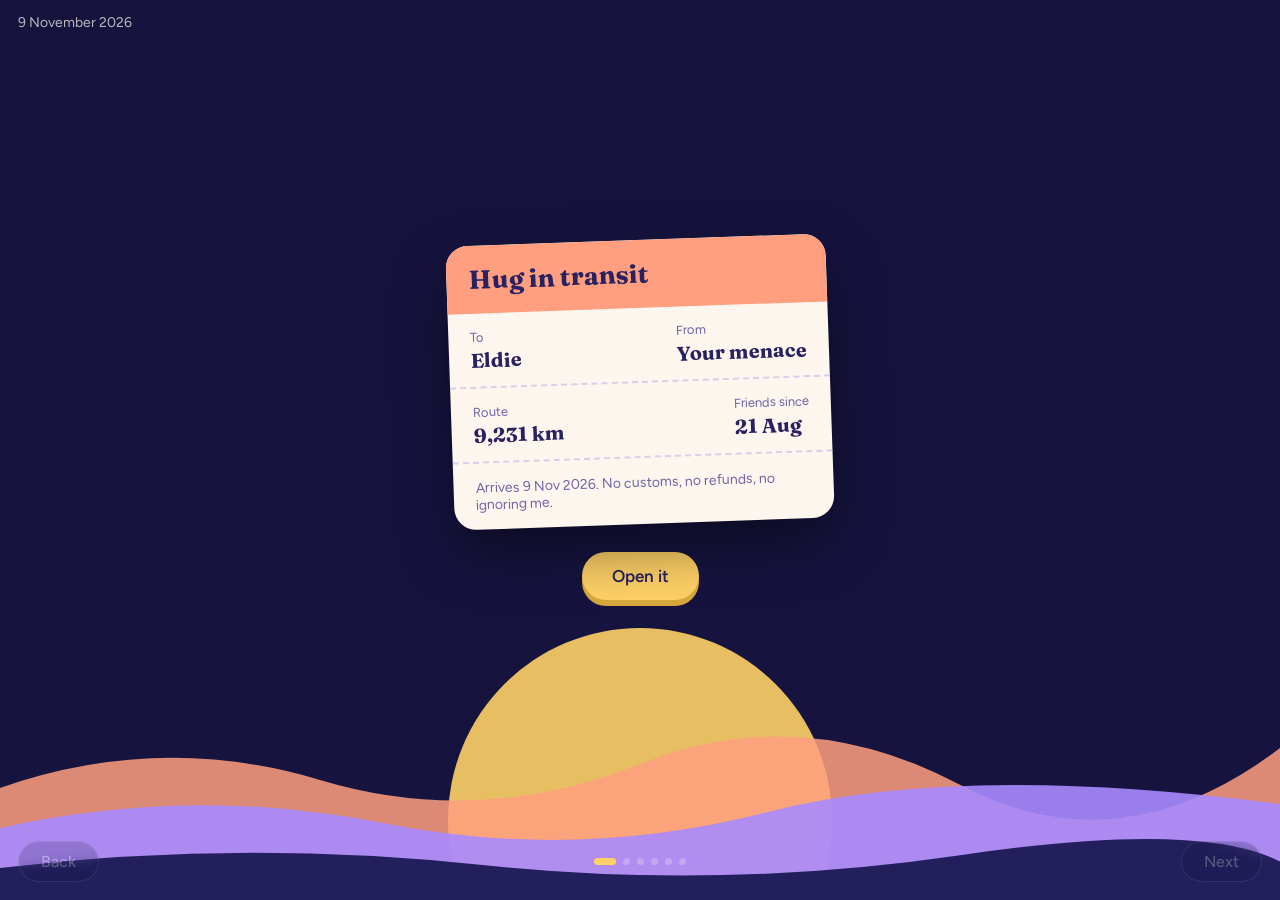
==== eldiee.html @ e41f7edd "Create eldiee.html" ====
<!DOCTYPE html>
<html lang="en">
<head>
<meta charset="UTF-8">
<meta name="viewport" content="width=device-width, initial-scale=1, viewport-fit=cover">
<title>Happy Birthday Eldie</title>
<link href="https://fonts.googleapis.com/css2?family=Fraunces:opsz,wght,SOFT@9..144,300..800,0..100&family=Figtree:wght@400;500;600&display=swap" rel="stylesheet">
<style>
*, *::before, *::after { margin: 0; padding: 0; box-sizing: border-box; }
:root {
  --night:  #16143f;
  --night2: #221f5c;
  --peach:  #ff9f7f;
  --sun:    #ffd166;
  --lilac:  #c9b8ff;
  --mint:   #8ff0cf;
  --ink:    #fdf6ee;
  --soft:   rgba(253,246,238,.72);
  --disp: 'Fraunces', Georgia, serif;
  --body: 'Figtree', system-ui, sans-serif;
}
html, body { height: 100%; background: var(--night); color: var(--ink); font-family: var(--body); overflow: hidden; }
button { font: inherit; color: inherit; cursor: pointer; }

/* sunset footer */
#horizon { position: fixed; left: 0; right: 0; bottom: 0; height: 38vh; z-index: 0; pointer-events: none; }
#horizon svg { width: 100%; height: 100%; display: block; }

#top {
  position: fixed; top: 0; left: 0; right: 0; z-index: 30;
  display: flex; justify-content: space-between; align-items: center;
  padding: max(14px, env(safe-area-inset-top)) 18px 0;
  font-size: 14px; color: var(--soft);
}
#mute { background: none; border: 1px solid rgba(253,246,238,.3); border-radius: 20px; padding: 5px 12px; font-size: 13px; }
#mute[hidden] { display: none; }

.scene {
  position: absolute; inset: 0; z-index: 10;
  display: flex; flex-direction: column; align-items: center; justify-content: center;
  padding: 70px 22px 130px; text-align: center; overflow-y: auto;
  opacity: 0; visibility: hidden; transition: opacity .6s ease, visibility .6s;
}
.scene.on { opacity: 1; visibility: visible; }

h1, h2 { font-family: var(--disp); font-weight: 600; font-variation-settings: 'SOFT' 100; line-height: 1.05; letter-spacing: -.01em; }
h1 { font-size: clamp(40px, 9vw, 92px); }
h2 { font-size: clamp(28px, 5vw, 52px); }
p.lead { font-size: clamp(17px, 2vw, 22px); color: var(--soft); max-width: 460px; line-height: 1.6; margin-top: 14px; }

.btn {
  margin-top: 28px; padding: 14px 30px; border-radius: 40px;
  border: none; background: var(--sun); color: #2a2160; font-weight: 600; font-size: 17px;
  transition: transform .15s, box-shadow .2s;
  box-shadow: 0 6px 0 #d9a93a;
}
.btn:active { transform: translateY(4px); box-shadow: 0 2px 0 #d9a93a; }
.btn.ghost { background: transparent; color: var(--ink); border: 1.5px solid rgba(253,246,238,.4); box-shadow: none; }

/* ---------- intro: boarding pass ---------- */
.pass {
  width: min(380px, 88vw); background: var(--ink); color: #2a2160;
  border-radius: 22px; text-align: left; overflow: hidden;
  box-shadow: 0 24px 60px rgba(0,0,0,.45);
  transform: rotate(-2deg);
}
.pass-head { background: var(--peach); padding: 18px 22px; font-family: var(--disp); font-size: 26px; font-weight: 700; }
.pass-row { display: flex; justify-content: space-between; gap: 12px; padding: 14px 22px; border-bottom: 2px dashed #d8cfe8; font-size: 15px; }
.pass-row b { font-family: var(--disp); font-size: 20px; display: block; margin-top: 2px; }
.pass-row small { color: #6e66a3; font-size: 13px; }
.pass-foot { padding: 16px 22px; font-size: 14px; color: #6e66a3; }

/* ---------- distance ---------- */
#route { width: min(720px, 94vw); height: auto; overflow: visible; }
#kmnum { font-family: var(--disp); font-size: clamp(54px, 12vw, 120px); font-weight: 700; color: var(--sun); line-height: 1; margin-top: 4px; font-variant-numeric: tabular-nums; }
#kmextra { min-height: 28px; margin-top: 10px; color: var(--mint); font-size: 18px; opacity: 0; transition: opacity .6s; }
#kmextra.on { opacity: 1; }

/* ---------- days ---------- */
#grid { display: grid; grid-template-columns: repeat(10, 1fr); gap: 9px; width: min(360px, 82vw); margin: 22px 0 10px; }
#grid i { aspect-ratio: 1; border-radius: 50%; background: rgba(253,246,238,.12); transition: background .3s, transform .3s; }
#grid i.lit { background: var(--lilac); transform: scale(1.05); }
#grid i.last.lit { background: var(--sun); box-shadow: 0 0 0 5px rgba(255,209,102,.3); }
.gridlbl { display: flex; justify-content: space-between; width: min(360px, 82vw); font-size: 14px; color: var(--soft); }
#daynum { font-family: var(--disp); font-size: clamp(54px, 12vw, 110px); font-weight: 700; line-height: 1; }

/* ---------- notes deck ---------- */
.deck { width: min(340px, 86vw); height: 250px; perspective: 1000px; margin-top: 26px; }
.card { position: relative; width: 100%; height: 100%; transform-style: preserve-3d; transition: transform .7s cubic-bezier(.3,1.2,.4,1), opacity .25s; cursor: pointer; }
.card.flip { transform: rotateY(180deg); }
.card.out { opacity: 0; }
.face { position: absolute; inset: 0; backface-visibility: hidden; -webkit-backface-visibility: hidden; border-radius: 22px; padding: 26px; display: flex; align-items: center; justify-content: center; }
.front { background: var(--lilac); color: #2a2160; font-family: var(--disp); font-size: 30px; font-weight: 700; }
.back { background: var(--ink); color: #2a2160; transform: rotateY(180deg); font-size: 20px; line-height: 1.5; font-weight: 500; text-align: left; }
#deckmeta { margin-top: 18px; font-size: 14px; color: var(--soft); min-height: 20px; }

/* ---------- hug ---------- */
#hugsvg { width: min(380px, 84vw); height: auto; overflow: visible; }
#arms { opacity: 0; transition: opacity .5s; }
#arms.on { opacity: 1; }
#hugstat { margin-top: 14px; font-size: 16px; color: var(--soft); min-height: 24px; font-variant-numeric: tabular-nums; }
.gifrow { display: flex; gap: 10px; margin-top: 16px; }
.gifrow img { height: 84px; border-radius: 14px; }
.spark { position: fixed; z-index: 40; pointer-events: none; font-size: 22px; animation: rise 1.4s ease-out forwards; }
@keyframes rise { from { opacity: 1; transform: translateY(0) scale(.7); } to { opacity: 0; transform: translateY(-140px) scale(1.4); } }

/* ---------- finale ---------- */
#fin h1 { max-width: 14ch; }
#fin h1 span { display: inline-block; }
.sig { margin-top: 16px; font-size: 16px; color: var(--soft); }
#confetti { position: fixed; inset: 0; z-index: 25; pointer-events: none; }

/* ---------- controls ---------- */
#nav {
  position: fixed; left: 0; right: 0; bottom: 0; z-index: 30;
  padding: 0 18px max(18px, env(safe-area-inset-bottom));
  display: flex; align-items: center; justify-content: space-between; gap: 12px;
}
#nav button.n { background: rgba(22,20,63,.7); border: 1.5px solid rgba(253,246,238,.35); border-radius: 30px; padding: 10px 22px; font-weight: 500; backdrop-filter: blur(6px); }
#nav button.n:disabled { opacity: .25; cursor: default; }
#nav button.n.pulse { border-color: var(--sun); animation: pulse 1.2s infinite; }
@keyframes pulse { 50% { box-shadow: 0 0 0 7px rgba(255,209,102,.25); } }
#pips { display: flex; gap: 7px; }
#pips i { width: 7px; height: 7px; border-radius: 50%; background: rgba(253,246,238,.25); transition: all .3s; }
#pips i.on { background: var(--sun); width: 22px; border-radius: 4px; }

button:focus-visible { outline: 3px solid var(--mint); outline-offset: 3px; }
@media (prefers-reduced-motion: reduce) {
  .scene, .card, #grid i, #arms { transition: none; }
  .spark { animation-duration: .01s; }
}
</style>
</head>
<body>

<audio id="bgm" src="song.mp3" loop preload="auto"></audio>

<div id="horizon" aria-hidden="true">
  <svg viewBox="0 0 800 300" preserveAspectRatio="xMidYMax slice">
    <circle cx="400" cy="250" r="120" fill="#ffd166" opacity=".9"/>
    <path d="M0 230 Q100 195 200 225 T400 215 T600 228 T800 205 V300 H0Z" fill="#ff9f7f" opacity=".85"/>
    <path d="M0 255 Q120 228 240 252 T480 245 T800 240 V300 H0Z" fill="#a98bff" opacity=".9"/>
    <path d="M0 280 Q150 262 300 278 T600 272 T800 276 V300 H0Z" fill="#221f5c"/>
  </svg>
</div>

<div id="top">
  <span>9 November 2026</span>
  <button id="mute" aria-label="Toggle music">music on</button>
</div>

<!-- 0 intro -->
<section class="scene on" id="s0">
  <div class="pass">
    <div class="pass-head">Hug in transit</div>
    <div class="pass-row"><div><small>To</small><b>Eldie</b></div><div><small>From</small><b>Your menace</b></div></div>
    <div class="pass-row"><div><small>Route</small><b>9,231 km</b></div><div><small>Friends since</small><b>21 Aug</b></div></div>
    <div class="pass-foot">Arrives 9 Nov 2026. No customs, no refunds, no ignoring me.</div>
  </div>
  <button class="btn" id="open">Open it</button>
</section>

<!-- 1 distance -->
<section class="scene" id="s1">
  <h2>The distance I'm annoying you across</h2>
  <svg id="route" viewBox="0 0 800 260">
    <path id="arc" d="M70 200 Q400 -60 730 200" fill="none" stroke="rgba(253,246,238,.35)" stroke-width="3" stroke-dasharray="3 12" stroke-linecap="round"/>
    <circle cx="70" cy="200" r="9" fill="#8ff0cf"/>
    <circle cx="730" cy="200" r="9" fill="#ffd166"/>
    <g id="plane"><circle r="15" fill="#fdf6ee"/><text text-anchor="middle" y="6" font-size="18">✈</text></g>
  </svg>
  <div id="kmnum">0</div>
  <p class="lead" style="margin-top:6px">kilometres of me getting on your nerves in baby mode</p>
  <div id="kmextra">+10% because baby mode travels extra = 10,154 km</div>
</section>

<!-- 2 days -->
<section class="scene" id="s2">
  <div id="daynum">0</div>
  <h2 style="font-size:clamp(24px,4vw,40px);margin-top:6px">days of you having to put up with me</h2>
  <div id="grid"></div>
  <div class="gridlbl"><span>21 Aug</span><span>9 Nov</span></div>
  <p class="lead">That's about 1,920 hours of you ignoring my texts. Respectfully.</p>
</section>

<!-- 3 notes -->
<section class="scene" id="s3">
  <h2>Fifteen notes. Yes, fifteen.</h2>
  <div class="deck">
    <div class="card" id="card">
      <div class="face front" id="cfront">tap me</div>
      <div class="face back" id="cback"></div>
    </div>
  </div>
  <div id="deckmeta"></div>
</section>

<!-- 4 hug -->
<section class="scene" id="s4">
  <h2>Hug delivery, since you won't reply</h2>
  <svg id="hugsvg" viewBox="0 0 400 260" aria-label="Two friends hugging">
    <g id="L" style="transition:transform 1.6s cubic-bezier(.3,1,.4,1);transform:translateX(-85px)">
      <ellipse cx="172" cy="178" rx="46" ry="62" fill="#ff9f7f"/>
      <circle cx="172" cy="96" r="36" fill="#ffd9bf"/>
      <path d="M136 92 Q140 54 172 54 Q206 54 208 92 Q190 72 136 92Z" fill="#5b3a6e"/>
      <path d="M160 100 q6 6 12 0 M176 100 q6 6 12 0" stroke="#5b3a6e" stroke-width="3" fill="none" stroke-linecap="round"/>
      <path d="M166 114 q8 8 16 0" stroke="#5b3a6e" stroke-width="3" fill="none" stroke-linecap="round"/>
      <circle cx="152" cy="108" r="6" fill="#ff9f7f" opacity=".55"/>
    </g>
    <g id="R" style="transition:transform 1.6s cubic-bezier(.3,1,.4,1);transform:translateX(85px)">
      <ellipse cx="228" cy="178" rx="46" ry="62" fill="#a98bff"/>
      <circle cx="228" cy="96" r="36" fill="#f3c9a8"/>
      <path d="M192 96 Q192 52 228 52 Q264 52 264 96 Q250 66 192 96Z" fill="#2a2160"/>
      <path d="M216 100 q6 6 12 0 M232 100 q6 6 12 0" stroke="#2a2160" stroke-width="3" fill="none" stroke-linecap="round"/>
      <path d="M222 114 q8 8 16 0" stroke="#2a2160" stroke-width="3" fill="none" stroke-linecap="round"/>
      <circle cx="248" cy="108" r="6" fill="#ff9f7f" opacity=".55"/>
    </g>
    <g id="arms" fill="none" stroke-width="15" stroke-linecap="round">
      <path d="M190 150 Q232 128 252 160" stroke="#e57f5f"/>
      <path d="M210 150 Q168 128 148 160" stroke="#8a6be0"/>
    </g>
  </svg>
  <button class="btn" id="sendhug">Send a hug</button>
  <div id="hugstat">hugs delivered: 0</div>
  <div class="gifrow" id="gifrow">
    <img src="hug1.gif" alt="" onerror="this.remove()">
    <img src="hug2.gif" alt="" onerror="this.remove()">
    <img src="hug3.gif" alt="" onerror="this.remove()">
  </div>
</section>

<!-- 5 finale -->
<section class="scene" id="fin">
  <h1 id="tag">HAPPY BIRTHDAYYY ELDIEEEE</h1>
  <p class="lead">You've never been serious, so today shouldn't be hard. Eat cake, ignore my texts, I'm used to it.</p>
  <button class="btn" id="more">One more hug</button>
  <button class="btn ghost" id="again" style="margin-top:14px;box-shadow:none">Watch again</button>
  <div class="sig">9 November 2026</div>
</section>

<canvas id="confetti"></canvas>

<div id="nav">
  <button class="n" id="back">Back</button>
  <div id="pips"></div>
  <button class="n" id="next">Next</button>
</div>

<script>
const scenes = ['s0','s1','s2','s3','s4','fin'].map(id => document.getElementById(id));
const pipsEl = document.getElementById('pips');
scenes.forEach(() => pipsEl.appendChild(document.createElement('i')));
const $ = id => document.getElementById(id);
let cur = 0, timers = [], raf = [];
const later = (fn, ms) => timers.push(setTimeout(fn, ms));
const ease = t => 1 - Math.pow(1 - t, 3);

function countTo(el, from, to, ms, fmt) {
  const t0 = performance.now();
  const step = now => {
    const t = Math.min(1, (now - t0) / ms);
    el.textContent = Math.round(from + (to - from) * ease(t)).toLocaleString('en-US');
    if (t < 1) raf.push(requestAnimationFrame(step));
    else if (fmt) fmt();
  };
  raf.push(requestAnimationFrame(step));
}

/* ---------- scene logic ---------- */
function clearAll() { timers.forEach(clearTimeout); raf.forEach(cancelAnimationFrame); timers = []; raf = []; }

function go(n) {
  n = Math.max(0, Math.min(scenes.length - 1, n));
  clearAll();
  scenes.forEach((s, i) => s.classList.toggle('on', i === n));
  pipsEl.querySelectorAll('i').forEach((p, i) => p.classList.toggle('on', i === n));
  cur = n;
  $('back').disabled = n === 0;
  $('next').disabled = n === scenes.length - 1 || (n === 0 && !opened);
  $('next').classList.remove('pulse');
  enter(n);
}

function enter(n) {
  if (n === 1) {
    const arc = $('arc'), plane = $('plane'), len = arc.getTotalLength();
    $('kmextra').classList.remove('on'); $('kmnum').textContent = '0';
    const t0 = performance.now(), D = 3600;
    const step = now => {
      const t = Math.min(1, (now - t0) / D), p = arc.getPointAtLength(len * ease(t));
      plane.setAttribute('transform', `translate(${p.x},${p.y})`);
      if (t < 1) raf.push(requestAnimationFrame(step));
    };
    raf.push(requestAnimationFrame(step));
    countTo($('kmnum'), 0, 9231, D, () => later(() => {
      $('kmextra').classList.add('on');
      countTo($('kmnum'), 9231, 10154, 1400);
    }, 400));
  }
  if (n === 2) {
    const g = $('grid'); g.innerHTML = '';
    for (let i = 0; i < 80; i++) { const d = document.createElement('i'); if (i === 79) d.className = 'last'; g.appendChild(d); }
    $('daynum').textContent = '0';
    const dots = g.children;
    for (let i = 0; i < 80; i++) later(() => { dots[i].classList.add('lit'); $('daynum').textContent = i + 1; }, 300 + i * 38);
  }
  if (n === 3) { noteIdx = 0; setNote(true); }
  if (n === 4) {
    $('arms').classList.remove('on');
    $('L').style.transform = 'translateX(-85px)'; $('R').style.transform = 'translateX(85px)';
    later(() => { $('L').style.transform = 'translateX(0)'; $('R').style.transform = 'translateX(0)'; }, 200);
    later(() => $('arms').classList.add('on'), 1500);
  }
  if (n === 5) { later(() => burst(160), 400); }
}

/* ---------- intro ---------- */
let opened = false;
$('open').onclick = () => {
  opened = true;
  const a = $('bgm'); a.volume = 0;
  a.play().then(() => fadeVol(a, .5, 2200)).catch(() => $('mute').hidden = true);
  go(1);
};
$('bgm').addEventListener('error', () => $('mute').hidden = true);
function fadeVol(el, to, ms) {
  const from = el.volume, t0 = performance.now();
  const s = now => { const t = Math.min(1, (now - t0) / ms); el.volume = from + (to - from) * t; if (t < 1) requestAnimationFrame(s); };
  requestAnimationFrame(s);
}
$('mute').onclick = () => {
  const a = $('bgm');
  if (a.paused) { a.play().catch(() => {}); $('mute').textContent = 'music on'; }
  else { a.pause(); $('mute').textContent = 'music off'; }
};

/* ---------- notes ---------- */
const NOTES = [
  ['tap me', "I hate you. Not actually. I just love you and you ignore me. Rude."],
  ['founder notice', "As a founder, I have to make sure you're not corrupted for my company. Stay away from boring people. That's policy."],
  ['lucky you', "You're lucky you met me when you did. Otherwise you'd be stuck with boring friends and you know it."],
  ['official complaint', "You leave me on seen like it's a hobby. Filing this under emotional damage, minor."],
  ['fun fact', "You've never been serious a single day in your life. Do not start now, it would scare me."],
  ['suspicious', "Who are you texting instead of me? I want names, faces and a written explanation."],
  ['performance review', "Chaos: 10/10. Replying on time: 3/10. Needs improvement. Please do not improve."],
  ['mum mode', "You act like my mother and I act like your baby. It's a perfect system, please never change it."],
  ['jealousy report', "If you have a new favourite person I'm fine. Totally fine. Just send me their name so I can run a background check as a founder."],
  ['terms and conditions', "By being my friend you agree to unlimited teasing, random texts, and zero refunds. You already clicked accept."],
  ['rare compliment', "You're actually really funny. Screenshot this, it won't happen again."],
  ['company memo', "You passed the vibe check, so you're now employee of the month. Pay: unlimited hugs and insults."],
  ['soft hour', "Real talk for one second: I'm really glad you're in my life. Okay, back to bullying you."],
  ['baby mode', "Yes, I'm in baby mode again. No, you can't put me on timeout. Sorry, mum."],
  ['last one', "Happy birthday, Eldie. I hate you (not actually). Now go be unserious and eat something nice."]
];
let noteIdx = 0, flipped = false;
function setNote(initial) {
  const c = $('card');
  const apply = () => {
    c.classList.remove('flip'); flipped = false;
    $('cfront').textContent = NOTES[noteIdx][0];
    $('cback').textContent = NOTES[noteIdx][1];
    $('deckmeta').textContent = `note ${noteIdx + 1} of ${NOTES.length}, tap the card`;
    c.classList.remove('out');
  };
  if (initial) { c.style.transition = 'none'; apply(); void c.offsetWidth; c.style.transition = ''; }
  else { c.classList.add('out'); setTimeout(() => { c.style.transition = 'none'; apply(); void c.offsetWidth; c.style.transition = ''; }, 260); }
}
$('card').onclick = () => {
  if (!flipped) {
    $('card').classList.add('flip'); flipped = true;
    if (noteIdx === NOTES.length - 1) { $('deckmeta').textContent = 'that was the last note'; $('next').classList.add('pulse'); }
    else $('deckmeta').textContent = 'tap again for the next one';
  } else if (noteIdx < NOTES.length - 1) { noteIdx++; setNote(false); }
};

/* ---------- hugs ---------- */
let hugs = 0;
$('sendhug').onclick = e => {
  hugs++;
  $('hugstat').textContent = `hugs delivered: ${hugs}  ·  distance hugged: ${(hugs * 9231).toLocaleString('en-US')} km` + (hugs >= 5 ? '  ·  no limit, keep going' : '');
  const r = e.currentTarget.getBoundingClientRect();
  for (let i = 0; i < 6; i++) {
    const s = document.createElement('span'); s.className = 'spark'; s.textContent = ['✦', '✧', '✺'][i % 3];
    s.style.left = (r.left + Math.random() * r.width) + 'px'; s.style.top = (r.top - 4) + 'px';
    s.style.color = ['#ffd166', '#c9b8ff', '#8ff0cf', '#ff9f7f'][i % 4];
    s.style.animationDelay = (i * 60) + 'ms';
    document.body.appendChild(s); setTimeout(() => s.remove(), 1700);
  }
  const g = $('hugsvg'); g.animate([{ transform: 'scale(1)' }, { transform: 'scale(1.06)' }, { transform: 'scale(1)' }], { duration: 380 });
};

/* ---------- finale ---------- */
const cv = $('confetti'), cc = cv.getContext('2d'); let parts = [], running = false;
function fit() { cv.width = innerWidth; cv.height = innerHeight; } fit(); addEventListener('resize', fit);
function burst(n) {
  const cols = ['#ffd166', '#ff9f7f', '#c9b8ff', '#8ff0cf', '#fdf6ee'];
  for (let i = 0; i < n; i++) parts.push({
    x: innerWidth / 2, y: innerHeight * .4, vx: (Math.random() - .5) * 13, vy: -Math.random() * 12 - 3,
    w: Math.random() * 8 + 4, h: Math.random() * 5 + 3, r: Math.random() * 6, vr: (Math.random() - .5) * .3,
    c: cols[i % cols.length], life: 1
  });
  if (!running) { running = true; requestAnimationFrame(tick); }
}
function tick() {
  cc.clearRect(0, 0, cv.width, cv.height);
  parts.forEach(p => {
    p.vy += .28; p.x += p.vx; p.y += p.vy; p.r += p.vr; p.vx *= .99; p.life -= .006;
    cc.save(); cc.translate(p.x, p.y); cc.rotate(p.r); cc.globalAlpha = Math.max(0, p.life);
    cc.fillStyle = p.c; cc.fillRect(-p.w / 2, -p.h / 2, p.w, p.h); cc.restore();
  });
  parts = parts.filter(p => p.life > 0 && p.y < innerHeight + 30);
  if (parts.length) requestAnimationFrame(tick); else running = false;
}
$('more').onclick = () => burst(140);
$('again').onclick = () => { parts = []; go(0); };

/* ---------- navigation ---------- */
$('next').onclick = () => go(cur + 1);
$('back').onclick = () => go(cur - 1);
addEventListener('keydown', e => {
  if (e.key === 'ArrowRight' && !$('next').disabled) go(cur + 1);
  if (e.key === 'ArrowLeft' && !$('back').disabled) go(cur - 1);
});
let tx = null;
addEventListener('touchstart', e => tx = e.touches[0].clientX, { passive: true });
addEventListener('touchend', e => {
  if (tx === null) return; const dx = e.changedTouches[0].clientX - tx; tx = null;
  if (Math.abs(dx) < 70) return;
  if (dx < 0 && !$('next').disabled) go(cur + 1);
  if (dx > 0 && !$('back').disabled) go(cur - 1);
}, { passive: true });

go(0);
</script>
</body>
</html>
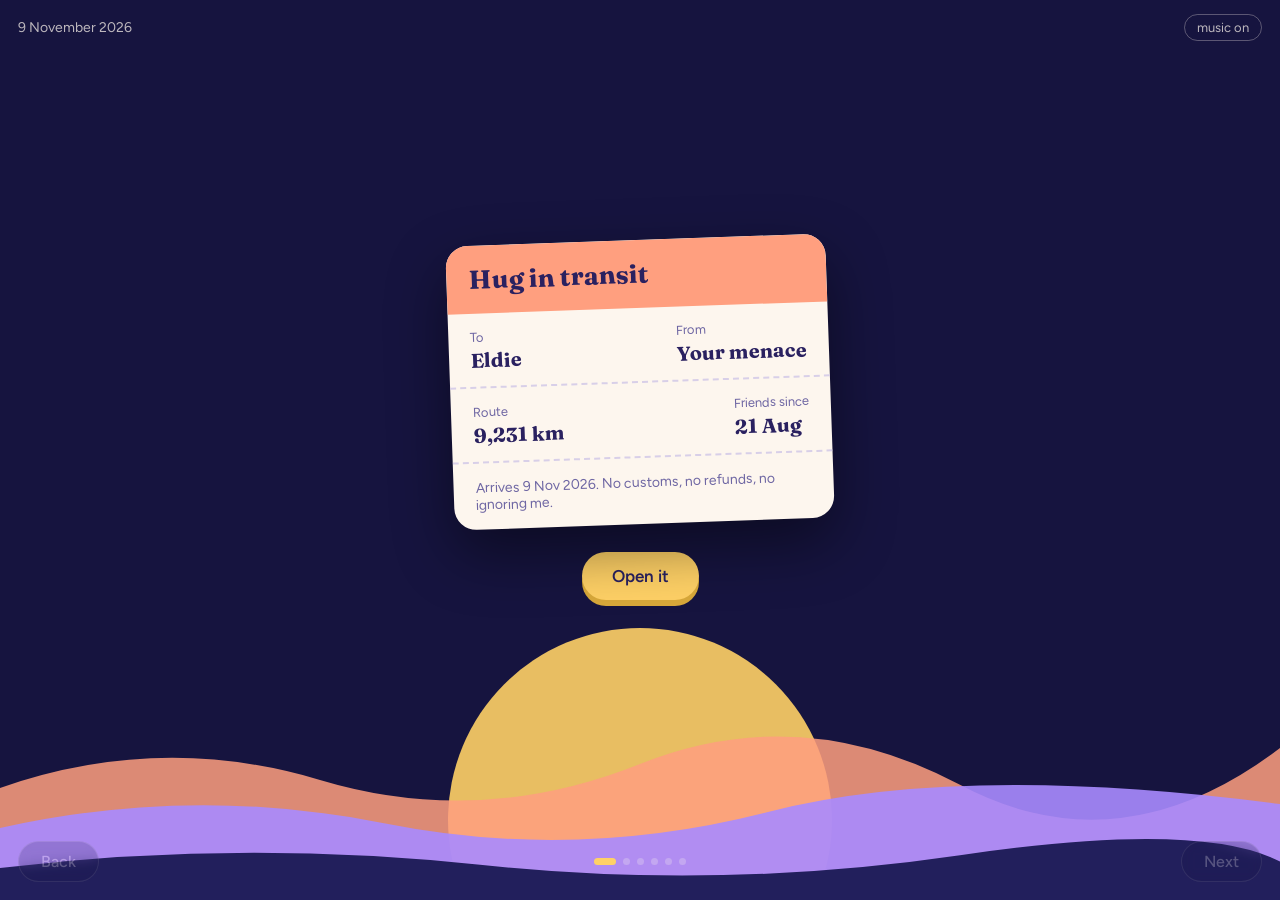
==== commit 4fb26ec6: "Update eldiee.html" ====
--- a/eldiee.html
+++ b/eldiee.html
@@ -133,7 +133,7 @@
 </head>
 <body>
 
-<audio id="bgm" src="song.mp3" loop preload="auto"></audio>
+<audio id="bgm" src="shawn_mendes_-_treat_you_better_-_shawn_mendes_-_treat_you_better_(mp3.pm).mp3" loop preload="auto"></audio>
 
 <div id="horizon" aria-hidden="true">
   <svg viewBox="0 0 800 300" preserveAspectRatio="xMidYMax slice">
@@ -185,7 +185,7 @@
 
 <!-- 3 notes -->
 <section class="scene" id="s3">
-  <h2>Fifteen notes. Yes, fifteen.</h2>
+  <h2>Sixteen notes. Yes, sixteen.</h2>
   <div class="deck">
     <div class="card" id="card">
       <div class="face front" id="cfront">tap me</div>
@@ -350,7 +350,8 @@
   ['company memo', "You passed the vibe check, so you're now employee of the month. Pay: unlimited hugs and insults."],
   ['soft hour', "Real talk for one second: I'm really glad you're in my life. Okay, back to bullying you."],
   ['baby mode', "Yes, I'm in baby mode again. No, you can't put me on timeout. Sorry, mum."],
-  ['last one', "Happy birthday, Eldie. I hate you (not actually). Now go be unserious and eat something nice."]
+  ['almost done', "Happy birthday, Eldie. I hate you (not actually). Now go be unserious and eat something nice."],
+  ['actually the last one', "Reply to me in DMs."]
 ];
 let noteIdx = 0, flipped = false;
 function setNote(initial) {
